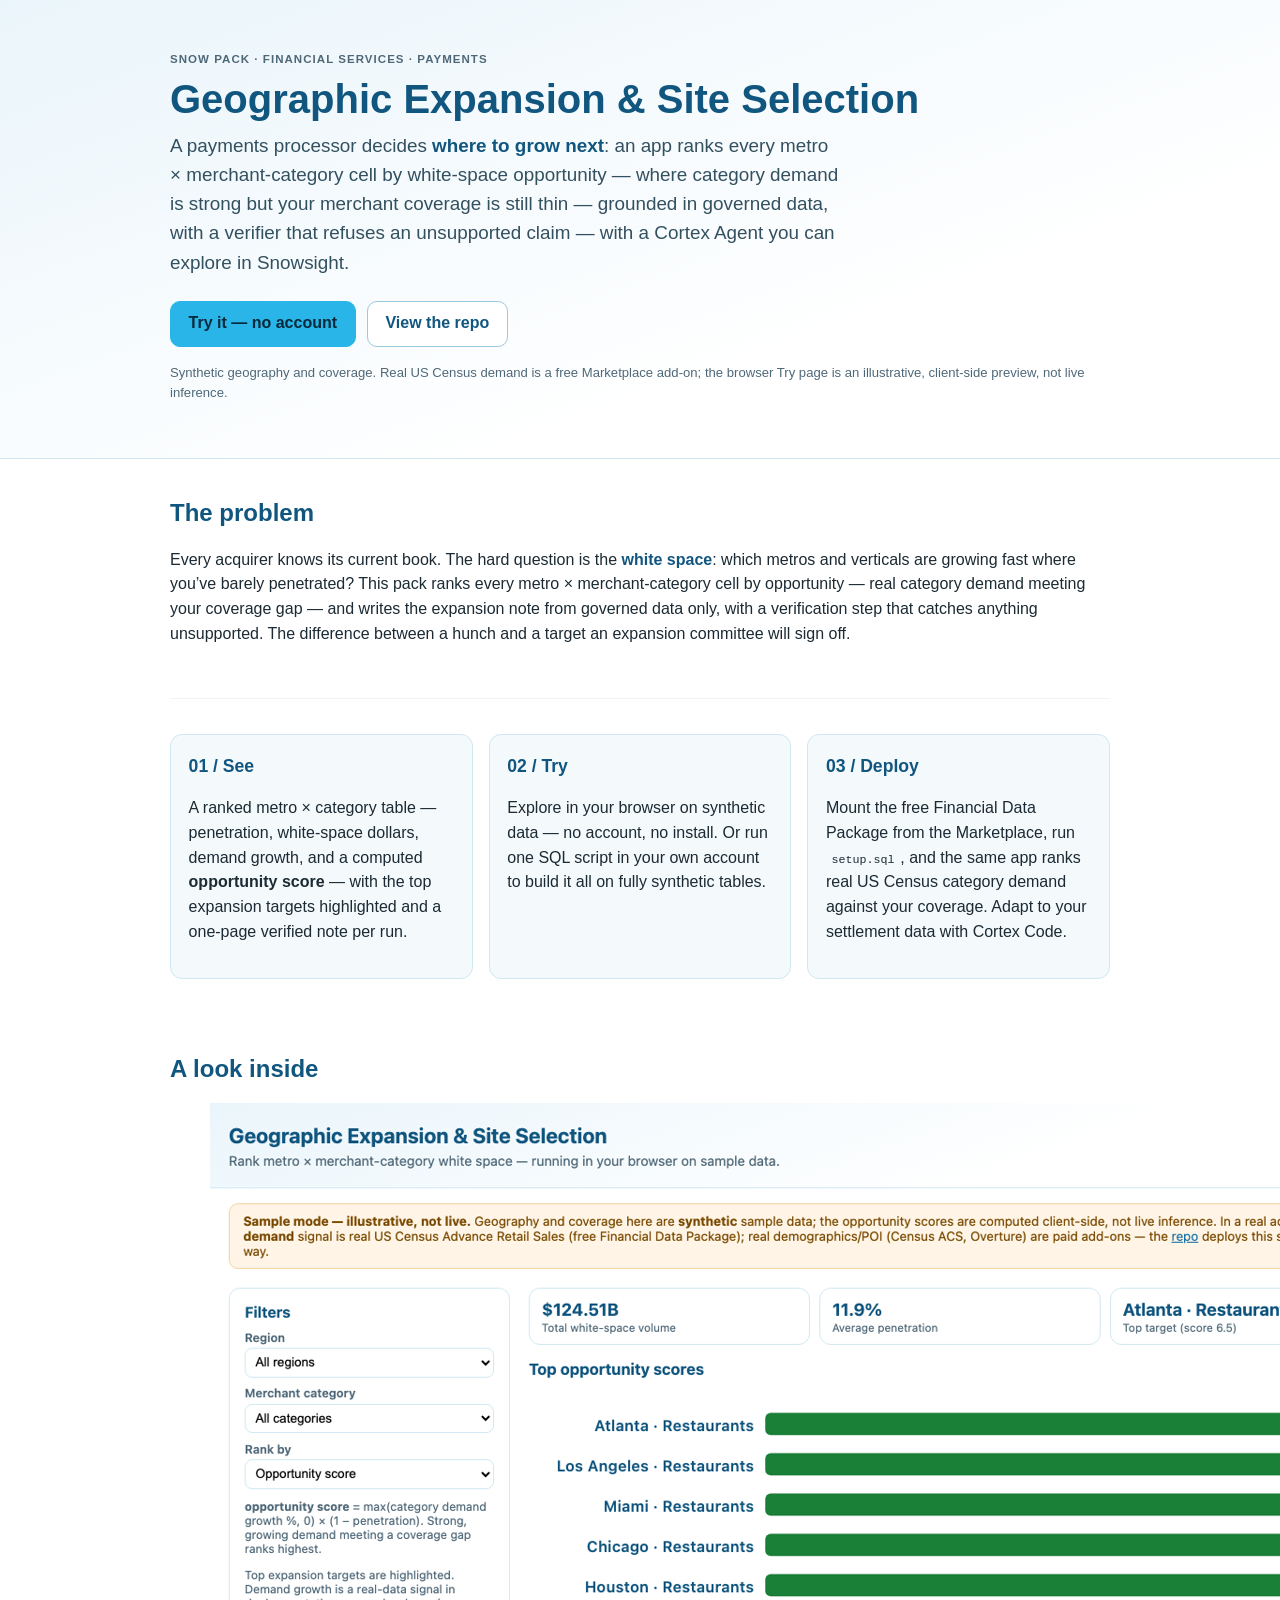
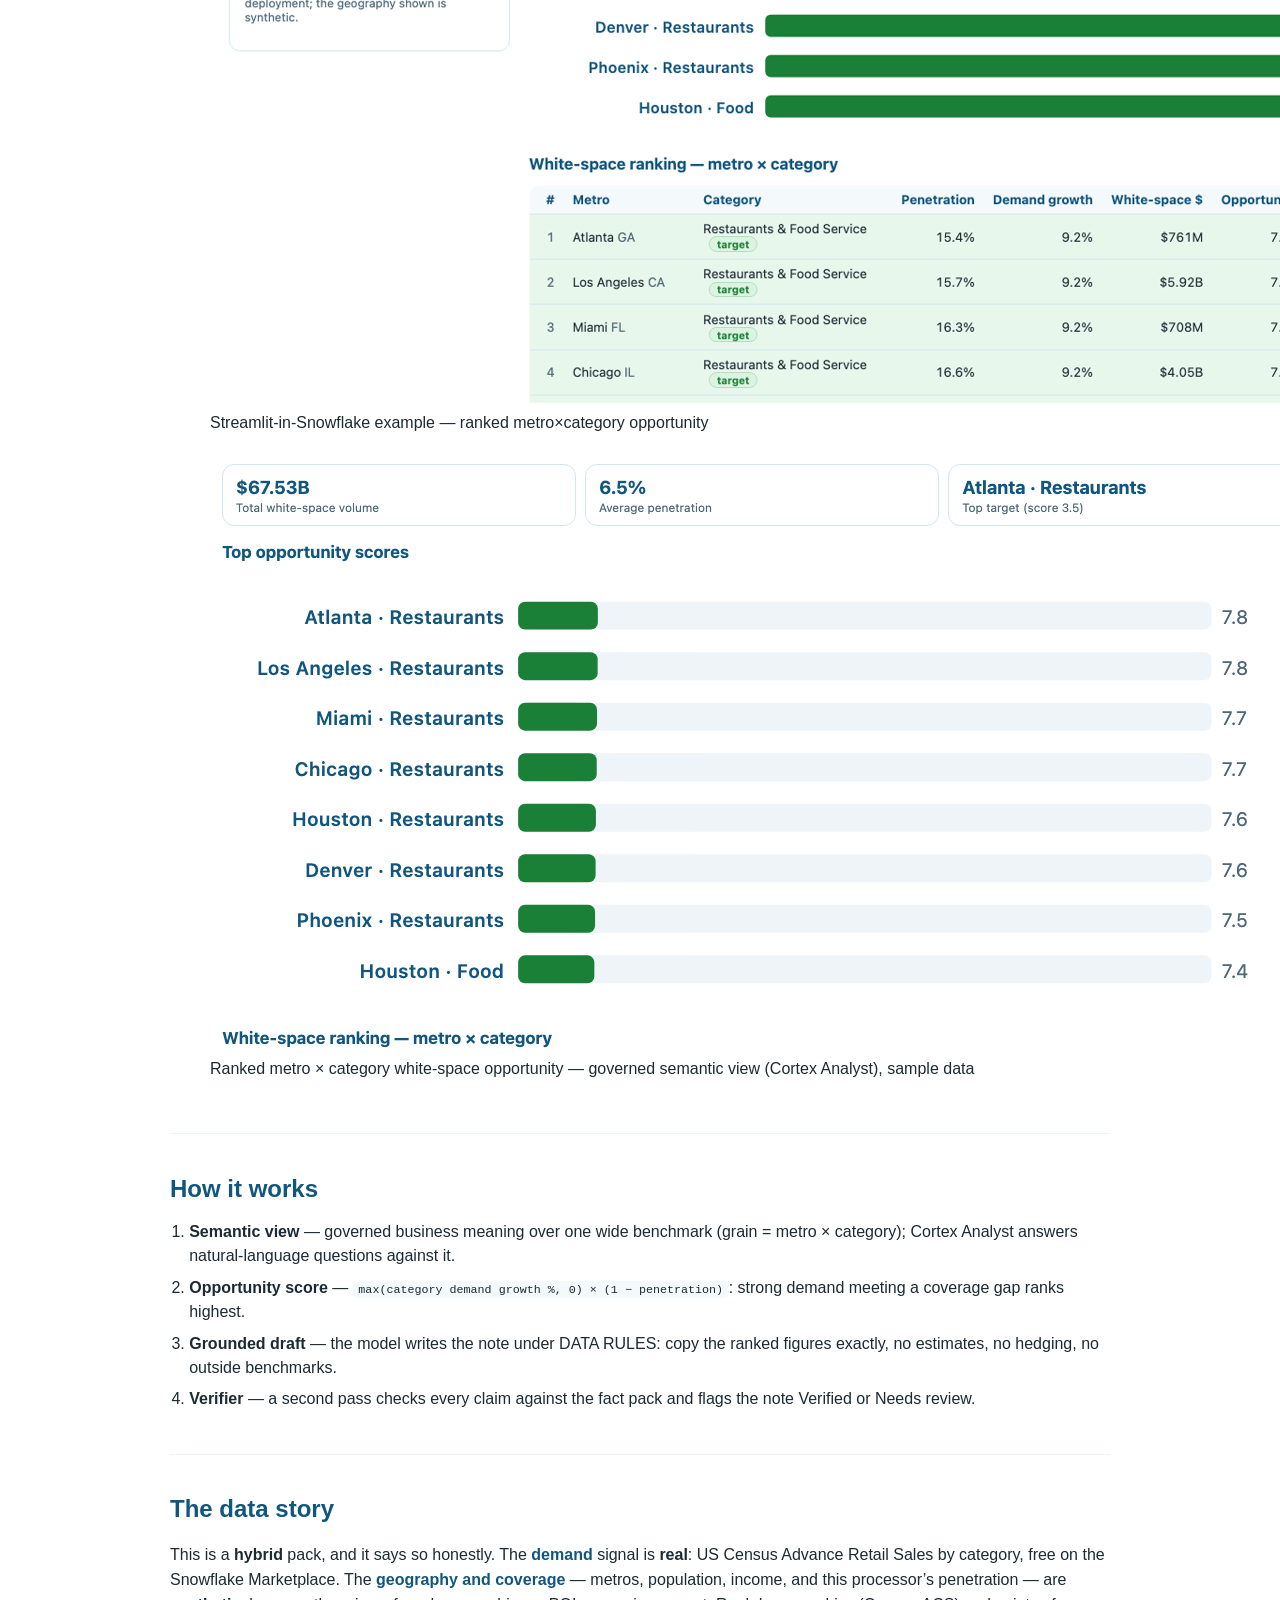
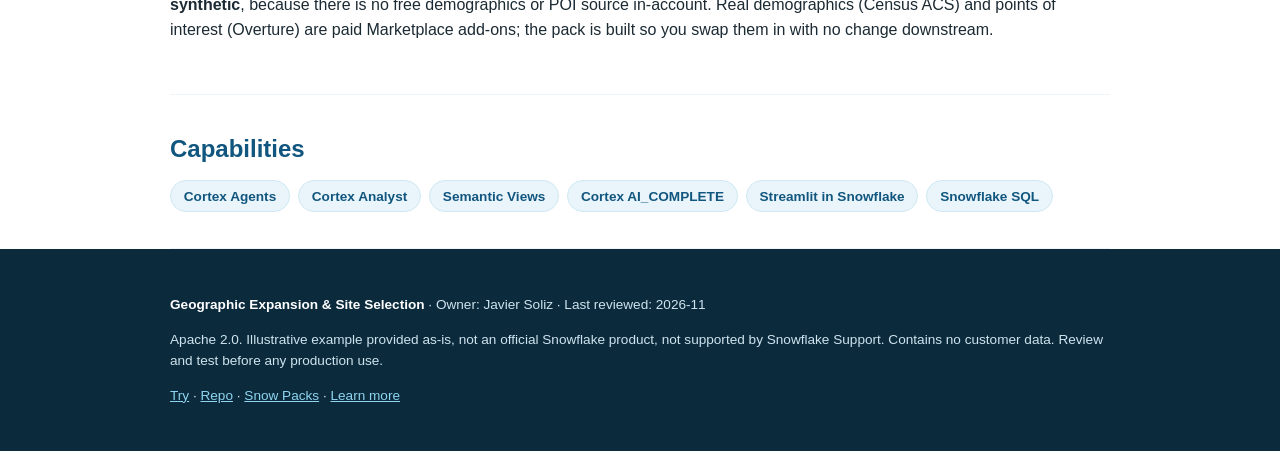
==== index.html @ b6b04c3e "Geographic Expansion & Site Selection — Snow Pack (grounded app + verifier; isolated setup; sample m" ====
<!doctype html>
<html lang="en">
<head>
  <meta charset="utf-8" />
  <meta name="viewport" content="width=device-width, initial-scale=1" />
  <title>Geographic Expansion &amp; Site Selection — Snow Pack</title>
  <meta name="description" content="Rank metro x merchant-category white space on Snowflake: a Streamlit app scores real US Census category demand against your coverage gap on governed data, with a verifier that refuses unsupported claims — plus a Cortex Agent you can explore in Snowsight." />
  <link rel="stylesheet" href="styles.css" />
</head>
<body>
  <header class="hero">
    <div class="wrap">
      <p class="eyebrow">SNOW PACK · FINANCIAL SERVICES · PAYMENTS</p>
      <h1>Geographic Expansion &amp; Site Selection</h1>
      <p class="lede">A payments processor decides <em>where to grow next</em>: an app ranks every metro &times; merchant-category cell by white-space opportunity &mdash; where category demand is strong but your merchant coverage is still thin &mdash; grounded in governed data, with a verifier that refuses an unsupported claim &mdash; with a Cortex Agent you can explore in Snowsight.</p>
      <div class="cta">
        <a class="btn primary" href="try/">Try it &mdash; no account</a>
        <a class="btn" href="https://github.com/sfc-gh-jsoliz/sfguide-site-selection">View the repo</a>
      </div>
      <p class="trust">Synthetic geography and coverage. Real US Census demand is a free Marketplace add-on; the browser Try page is an illustrative, client-side preview, not live inference.</p>
    </div>
  </header>

  <main class="wrap">
    <section class="band">
      <h2>The problem</h2>
      <p>Every acquirer knows its current book. The hard question is the <em>white space</em>: which metros and verticals are growing fast where you&rsquo;ve barely penetrated? This pack ranks every metro &times; merchant-category cell by opportunity &mdash; real category demand meeting your coverage gap &mdash; and writes the expansion note from governed data only, with a verification step that catches anything unsupported. The difference between a hunch and a target an expansion committee will sign off.</p>
    </section>

    <section class="steps">
      <article>
        <h3>01 / See</h3>
        <p>A ranked metro &times; category table &mdash; penetration, white-space dollars, demand growth, and a computed <strong>opportunity score</strong> &mdash; with the top expansion targets highlighted and a one-page verified note per run.</p>
      </article>
      <article>
        <h3>02 / Try</h3>
        <p>Explore in your browser on synthetic data &mdash; no account, no install. Or run one SQL script in your own account to build it all on fully synthetic tables.</p>
      </article>
      <article>
        <h3>03 / Deploy</h3>
        <p>Mount the free Financial Data Package from the Marketplace, run <code>setup.sql</code>, and the same app ranks real US Census category demand against your coverage. Adapt to your settlement data with Cortex Code.</p>
      </article>
    </section>

    <section class="band">
      <h2>A look inside</h2>
      <figure class="shot">
        <img src="assets/site-selection-1.png" alt="Streamlit-in-Snowflake app showing a ranked metro by merchant-category table with penetration, white-space dollars, and opportunity score" />
        <figcaption>Streamlit-in-Snowflake example &mdash; ranked metro&times;category opportunity</figcaption>
      </figure>
      <figure class="shot">
        <img src="assets/site-selection-2.png" alt="Top opportunity scores: ranked metro by category bars with white-space volume and penetration KPIs" />
        <figcaption>Ranked metro &times; category white-space opportunity &mdash; governed semantic view (Cortex Analyst), sample data</figcaption>
      </figure>
    </section>

    <section class="band">
      <h2>How it works</h2>
      <ol class="how">
        <li><strong>Semantic view</strong> &mdash; governed business meaning over one wide benchmark (grain = metro &times; category); Cortex Analyst answers natural-language questions against it.</li>
        <li><strong>Opportunity score</strong> &mdash; <code>max(category demand growth %, 0) &times; (1 &minus; penetration)</code>: strong demand meeting a coverage gap ranks highest.</li>
        <li><strong>Grounded draft</strong> &mdash; the model writes the note under DATA RULES: copy the ranked figures exactly, no estimates, no hedging, no outside benchmarks.</li>
        <li><strong>Verifier</strong> &mdash; a second pass checks every claim against the fact pack and flags the note Verified or Needs review.</li>
      </ol>
    </section>

    <section class="band">
      <h2>The data story</h2>
      <p>This is a <strong>hybrid</strong> pack, and it says so honestly. The <em>demand</em> signal is <strong>real</strong>: US Census Advance Retail Sales by category, free on the Snowflake Marketplace. The <em>geography and coverage</em> &mdash; metros, population, income, and this processor&rsquo;s penetration &mdash; are <strong>synthetic</strong>, because there is no free demographics or POI source in-account. Real demographics (Census ACS) and points of interest (Overture) are paid Marketplace add-ons; the pack is built so you swap them in with no change downstream.</p>
    </section>

    <section class="band">
      <h2>Capabilities</h2>
      <ul class="tags">
        <li>Cortex Agents</li><li>Cortex Analyst</li><li>Semantic Views</li>
        <li>Cortex AI_COMPLETE</li><li>Streamlit in Snowflake</li><li>Snowflake SQL</li>
      </ul>
    </section>
  </main>

  <footer class="foot">
    <div class="wrap">
      <p><strong>Geographic Expansion &amp; Site Selection</strong> &middot; Owner: Javier Soliz &middot; Last reviewed: 2026-11</p>
      <p>Apache 2.0. Illustrative example provided as-is, not an official Snowflake product, not supported by Snowflake Support. Contains no customer data. Review and test before any production use.</p>
      <p><a href="try/">Try</a> &middot; <a href="https://github.com/sfc-gh-jsoliz/sfguide-site-selection">Repo</a> &middot; <a href="https://sfc-gh-ooral.github.io/snow-packs/">Snow Packs</a> &middot; <a href="https://docs.snowflake.com/en/user-guide/snowflake-cortex/aisql">Learn more</a></p>
    </div>
  </footer>
</body>
</html>
---- styles.css ----
:root {
  --navy: #11567F;
  --blue: #29B5E8;
  --ink: #1b2a33;
  --muted: #4F6878;
  --line: #d0e8f2;
  --bg: #ffffff;
  --soft: #f4f9fc;
}
* { box-sizing: border-box; }
body {
  margin: 0;
  font-family: -apple-system, BlinkMacSystemFont, "Segoe UI", Inter, Roboto, Helvetica, Arial, sans-serif;
  color: var(--ink);
  background: var(--bg);
  line-height: 1.55;
}
.wrap { max-width: 980px; margin: 0 auto; padding: 0 1.25rem; }
a { color: #0B6AA2; }

.hero {
  background: linear-gradient(160deg, #EAF5FB 0%, #ffffff 70%);
  border-bottom: 1px solid var(--line);
  padding: 3.2rem 0 2.6rem;
}
.eyebrow { color: var(--muted); font-size: .72rem; font-weight: 700; letter-spacing: .09em; margin: 0 0 .5rem; }
h1 { font-size: 2.5rem; line-height: 1.1; color: var(--navy); margin: 0 0 .6rem; }
.lede { font-size: 1.18rem; color: #33505f; max-width: 42rem; margin: 0 0 1.5rem; }
.cta { display: flex; gap: .7rem; flex-wrap: wrap; }
.btn {
  display: inline-block; padding: .6rem 1.1rem; border-radius: 10px;
  border: 1px solid #9cc9e0; color: var(--navy); text-decoration: none; font-weight: 600; background: #fff;
}
.btn.primary { background: var(--blue); border-color: var(--blue); color: #06293b; }
.btn:hover { border-color: #0B6AA2; }
.trust { color: var(--muted); font-size: .82rem; margin-top: 1rem; }

.band { padding: 2.2rem 0; border-bottom: 1px solid #eef4f7; }
h2 { color: var(--navy); font-size: 1.5rem; margin: 0 0 .8rem; }
h3 { color: var(--navy); font-size: 1.1rem; margin: 0 0 .4rem; }
em { color: var(--navy); font-style: normal; font-weight: 600; }
code { background: var(--soft); padding: .1rem .35rem; border-radius: 5px; font-size: .9em; }

.steps { display: grid; grid-template-columns: repeat(3, 1fr); gap: 1rem; padding: 2.2rem 0; }
.steps article { background: var(--soft); border: 1px solid var(--line); border-radius: 12px; padding: 1.1rem; }

.how { margin: 0; padding-left: 1.2rem; }
.how li { margin: .4rem 0; }

.tags { list-style: none; display: flex; flex-wrap: wrap; gap: .5rem; padding: 0; margin: 0; }
.tags li { background: #EAF5FB; border: 1px solid var(--line); color: var(--navy); border-radius: 999px; padding: .3rem .8rem; font-size: .85rem; font-weight: 600; }

.shots { padding: 2.2rem 0; }
.grid { display: grid; grid-template-columns: repeat(3, 1fr); gap: .8rem; }
.grid figure { margin: 0; }
.grid img { width: 100%; border: 1px solid var(--line); border-radius: 10px; background: var(--soft); min-height: 120px; display: block; }

.foot { background: #0b2b3d; color: #cfe3ee; padding: 2rem 0; font-size: .85rem; }
.foot strong { color: #fff; }
.foot a { color: #8fd4f0; }

@media (max-width: 720px) {
  .steps, .grid { grid-template-columns: 1fr; }
  h1 { font-size: 2rem; }
}
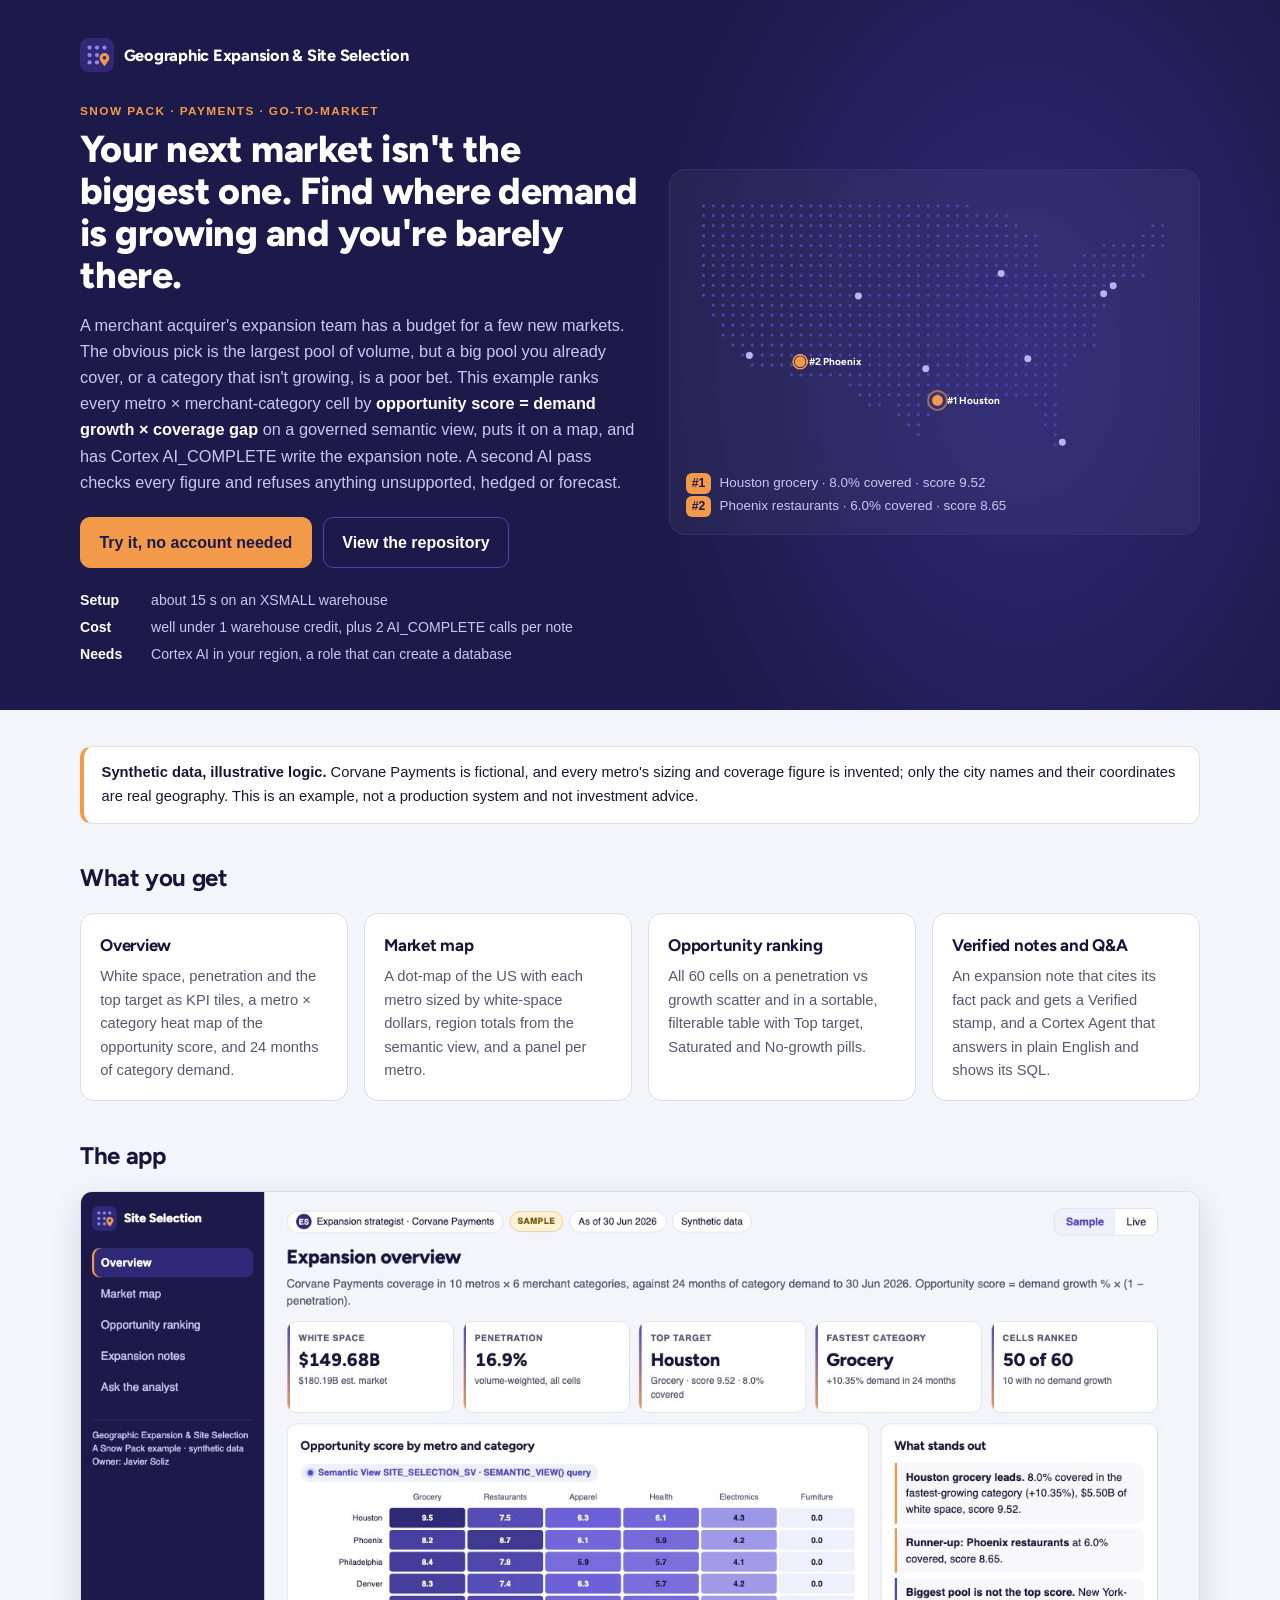
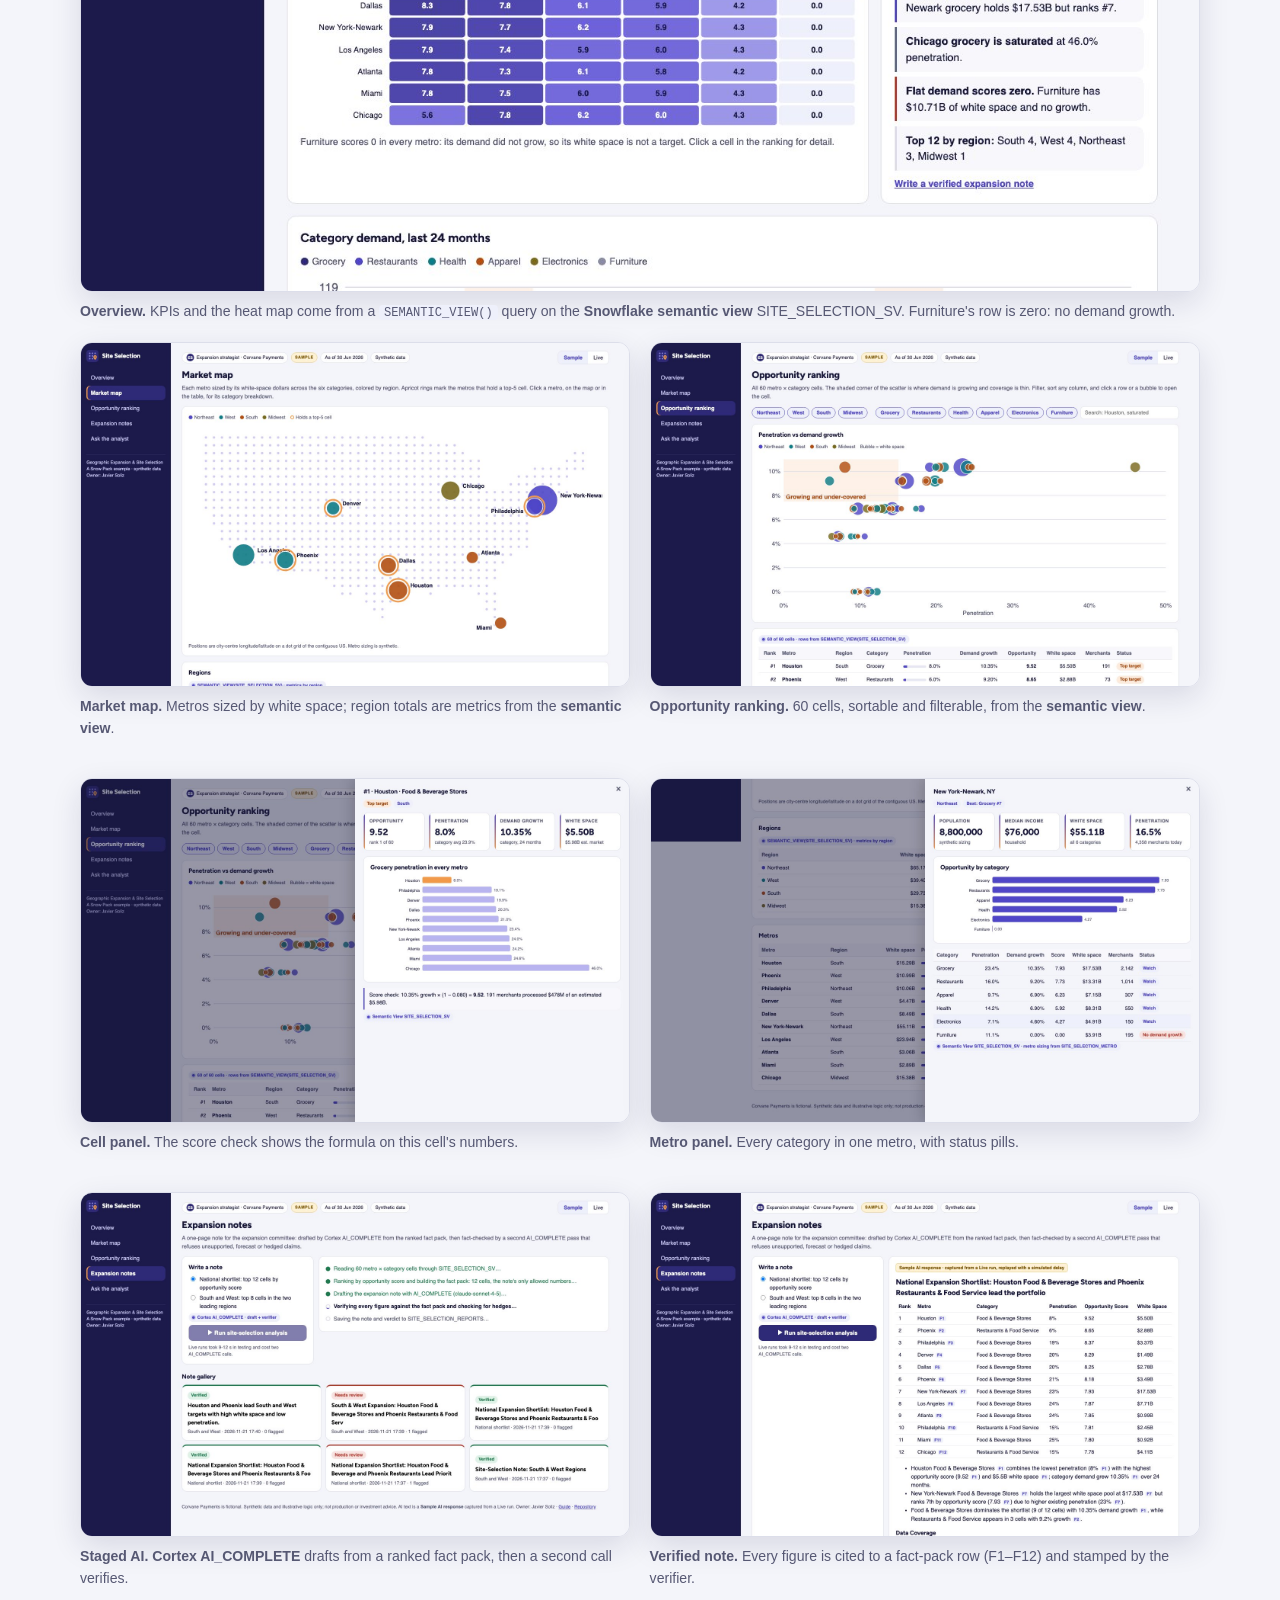
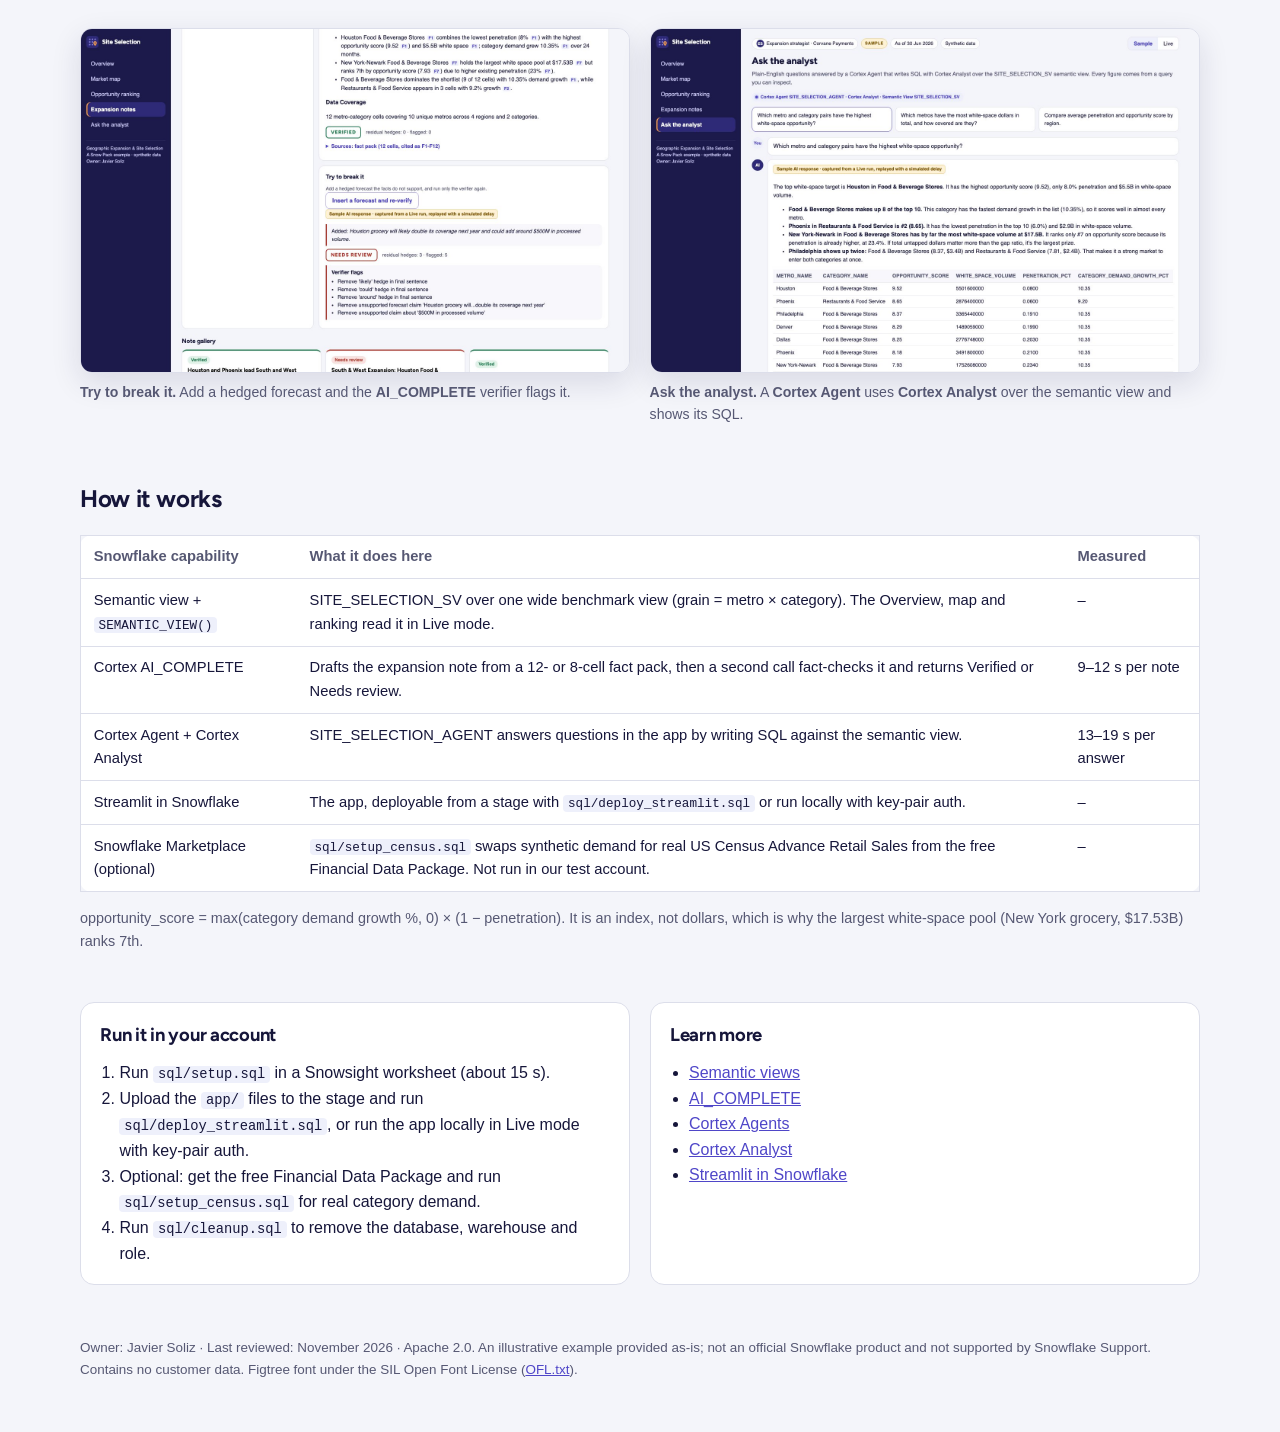
==== commit fec8f779: "v2: branded landing page (indigo dot-map hero, captioned screenshots, capability table, dark mode, s" ====
--- a/index.html
+++ b/index.html
@@ -1,89 +1,5 @@
 <!doctype html>
-<html lang="en">
-<head>
-  <meta charset="utf-8" />
-  <meta name="viewport" content="width=device-width, initial-scale=1" />
-  <title>Geographic Expansion &amp; Site Selection — Snow Pack</title>
-  <meta name="description" content="Rank metro x merchant-category white space on Snowflake: a Streamlit app scores real US Census category demand against your coverage gap on governed data, with a verifier that refuses unsupported claims — plus a Cortex Agent you can explore in Snowsight." />
-  <link rel="stylesheet" href="styles.css" />
-</head>
-<body>
-  <header class="hero">
-    <div class="wrap">
-      <p class="eyebrow">SNOW PACK · FINANCIAL SERVICES · PAYMENTS</p>
-      <h1>Geographic Expansion &amp; Site Selection</h1>
-      <p class="lede">A payments processor decides <em>where to grow next</em>: an app ranks every metro &times; merchant-category cell by white-space opportunity &mdash; where category demand is strong but your merchant coverage is still thin &mdash; grounded in governed data, with a verifier that refuses an unsupported claim &mdash; with a Cortex Agent you can explore in Snowsight.</p>
-      <div class="cta">
-        <a class="btn primary" href="try/">Try it &mdash; no account</a>
-        <a class="btn" href="https://github.com/sfc-gh-jsoliz/sfguide-site-selection">View the repo</a>
-      </div>
-      <p class="trust">Synthetic geography and coverage. Real US Census demand is a free Marketplace add-on; the browser Try page is an illustrative, client-side preview, not live inference.</p>
-    </div>
-  </header>
-
-  <main class="wrap">
-    <section class="band">
-      <h2>The problem</h2>
-      <p>Every acquirer knows its current book. The hard question is the <em>white space</em>: which metros and verticals are growing fast where you&rsquo;ve barely penetrated? This pack ranks every metro &times; merchant-category cell by opportunity &mdash; real category demand meeting your coverage gap &mdash; and writes the expansion note from governed data only, with a verification step that catches anything unsupported. The difference between a hunch and a target an expansion committee will sign off.</p>
-    </section>
-
-    <section class="steps">
-      <article>
-        <h3>01 / See</h3>
-        <p>A ranked metro &times; category table &mdash; penetration, white-space dollars, demand growth, and a computed <strong>opportunity score</strong> &mdash; with the top expansion targets highlighted and a one-page verified note per run.</p>
-      </article>
-      <article>
-        <h3>02 / Try</h3>
-        <p>Explore in your browser on synthetic data &mdash; no account, no install. Or run one SQL script in your own account to build it all on fully synthetic tables.</p>
-      </article>
-      <article>
-        <h3>03 / Deploy</h3>
-        <p>Mount the free Financial Data Package from the Marketplace, run <code>setup.sql</code>, and the same app ranks real US Census category demand against your coverage. Adapt to your settlement data with Cortex Code.</p>
-      </article>
-    </section>
-
-    <section class="band">
-      <h2>A look inside</h2>
-      <figure class="shot">
-        <img src="assets/site-selection-1.png" alt="Streamlit-in-Snowflake app showing a ranked metro by merchant-category table with penetration, white-space dollars, and opportunity score" />
-        <figcaption>Streamlit-in-Snowflake example &mdash; ranked metro&times;category opportunity</figcaption>
-      </figure>
-      <figure class="shot">
-        <img src="assets/site-selection-2.png" alt="Top opportunity scores: ranked metro by category bars with white-space volume and penetration KPIs" />
-        <figcaption>Ranked metro &times; category white-space opportunity &mdash; governed semantic view (Cortex Analyst), sample data</figcaption>
-      </figure>
-    </section>
-
-    <section class="band">
-      <h2>How it works</h2>
-      <ol class="how">
-        <li><strong>Semantic view</strong> &mdash; governed business meaning over one wide benchmark (grain = metro &times; category); Cortex Analyst answers natural-language questions against it.</li>
-        <li><strong>Opportunity score</strong> &mdash; <code>max(category demand growth %, 0) &times; (1 &minus; penetration)</code>: strong demand meeting a coverage gap ranks highest.</li>
-        <li><strong>Grounded draft</strong> &mdash; the model writes the note under DATA RULES: copy the ranked figures exactly, no estimates, no hedging, no outside benchmarks.</li>
-        <li><strong>Verifier</strong> &mdash; a second pass checks every claim against the fact pack and flags the note Verified or Needs review.</li>
-      </ol>
-    </section>
-
-    <section class="band">
-      <h2>The data story</h2>
-      <p>This is a <strong>hybrid</strong> pack, and it says so honestly. The <em>demand</em> signal is <strong>real</strong>: US Census Advance Retail Sales by category, free on the Snowflake Marketplace. The <em>geography and coverage</em> &mdash; metros, population, income, and this processor&rsquo;s penetration &mdash; are <strong>synthetic</strong>, because there is no free demographics or POI source in-account. Real demographics (Census ACS) and points of interest (Overture) are paid Marketplace add-ons; the pack is built so you swap them in with no change downstream.</p>
-    </section>
-
-    <section class="band">
-      <h2>Capabilities</h2>
-      <ul class="tags">
-        <li>Cortex Agents</li><li>Cortex Analyst</li><li>Semantic Views</li>
-        <li>Cortex AI_COMPLETE</li><li>Streamlit in Snowflake</li><li>Snowflake SQL</li>
-      </ul>
-    </section>
-  </main>
-
-  <footer class="foot">
-    <div class="wrap">
-      <p><strong>Geographic Expansion &amp; Site Selection</strong> &middot; Owner: Javier Soliz &middot; Last reviewed: 2026-11</p>
-      <p>Apache 2.0. Illustrative example provided as-is, not an official Snowflake product, not supported by Snowflake Support. Contains no customer data. Review and test before any production use.</p>
-      <p><a href="try/">Try</a> &middot; <a href="https://github.com/sfc-gh-jsoliz/sfguide-site-selection">Repo</a> &middot; <a href="https://sfc-gh-ooral.github.io/snow-packs/">Snow Packs</a> &middot; <a href="https://docs.snowflake.com/en/user-guide/snowflake-cortex/aisql">Learn more</a></p>
-    </div>
-  </footer>
-</body>
-</html>
+<html lang="en"><head><meta charset="utf-8"><title>Moved</title>
+<meta http-equiv="refresh" content="0; url=docs/"><link rel="canonical" href="docs/">
+<meta name="viewport" content="width=device-width, initial-scale=1"></head>
+<body><p>This page moved to <a href="docs/">docs/</a>.</p></body></html>
